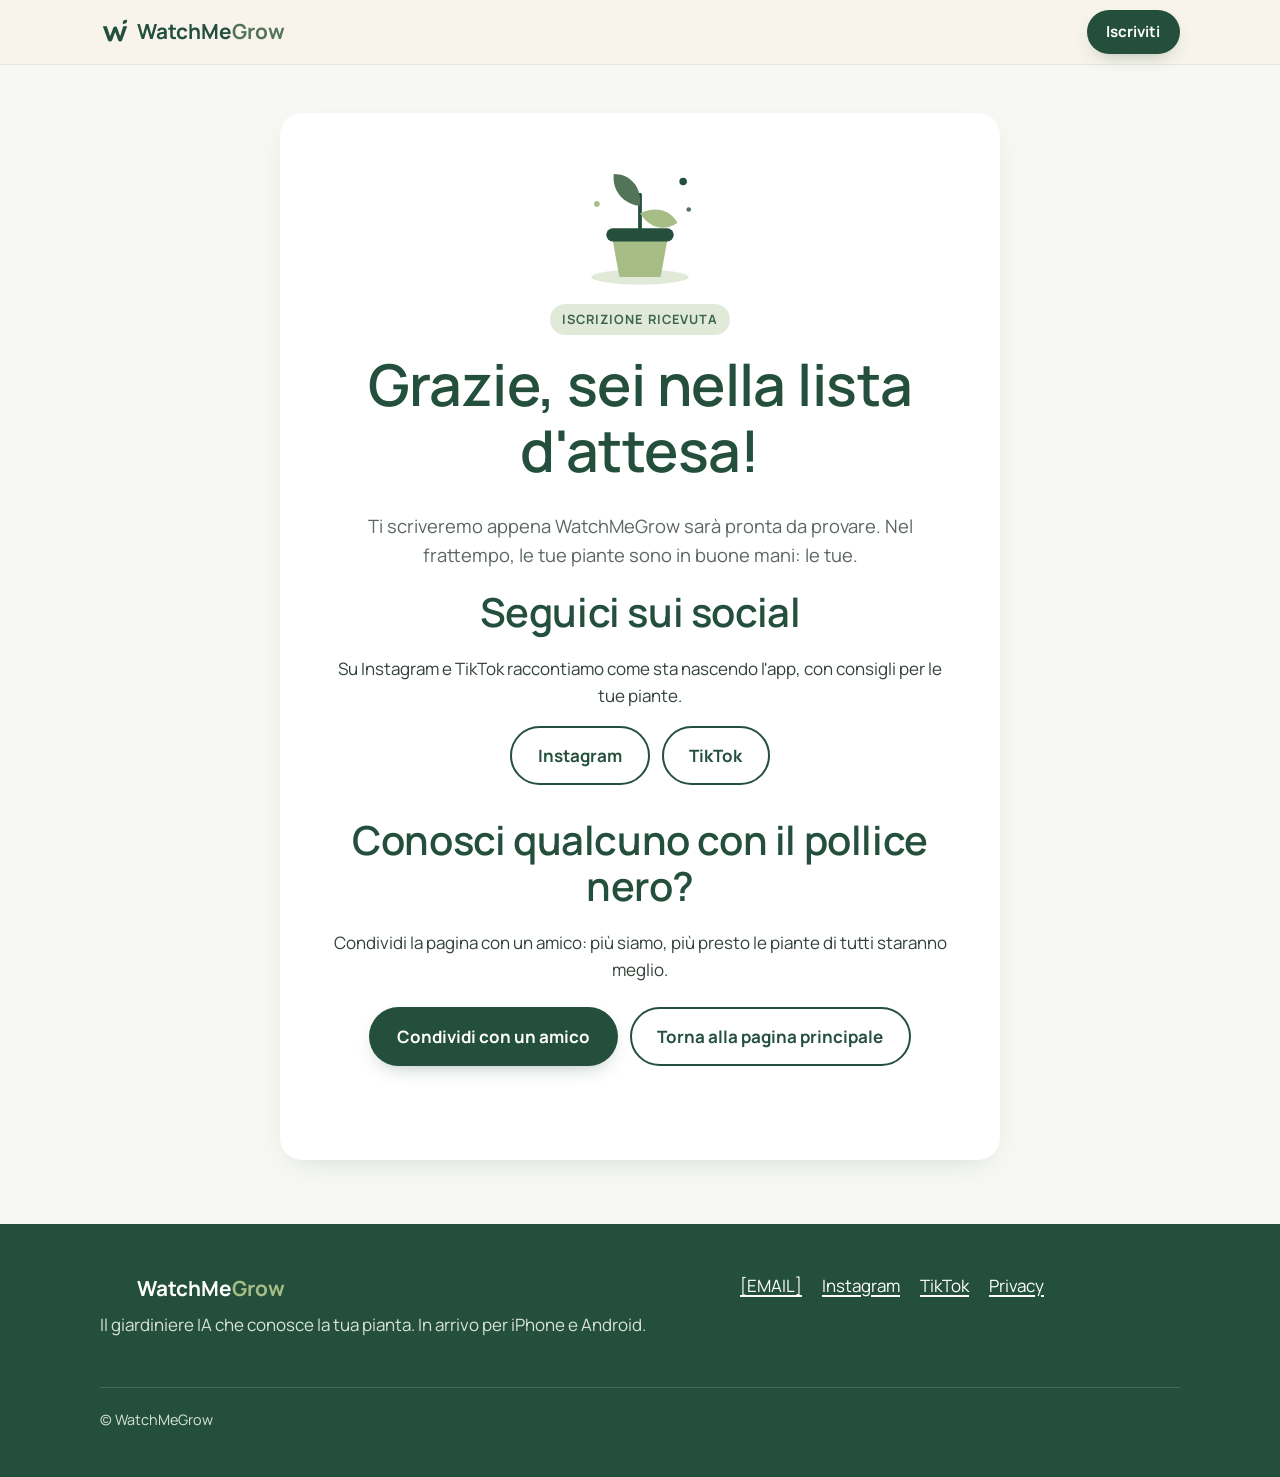
==== grazie.html @ 824985f3 "Add privacy policy page, Netlify configuration, and initial styles and scripts - Created a new priva" ====
<!doctype html>
<html lang="it">
<head>
  <meta charset="utf-8">
  <meta name="viewport" content="width=device-width, initial-scale=1">
  <title>Grazie per la tua iscrizione – WatchMeGrow</title>
  <meta name="description" content="Sei nella lista d'attesa di WatchMeGrow, il giardiniere IA per le tue piante.">
  <meta name="robots" content="noindex, follow">
  <link rel="canonical" href="https://watchmegrow-website.netlify.app/grazie">
  <meta name="theme-color" content="#f7f8f4">
  <meta property="og:type" content="website">
  <meta property="og:locale" content="it_IT">
  <meta property="og:site_name" content="WatchMeGrow">
  <meta property="og:title" content="Grazie per la tua iscrizione – WatchMeGrow">
  <meta property="og:description" content="Sei nella lista d'attesa di WatchMeGrow, il giardiniere IA per le tue piante.">
  <meta property="og:url" content="https://watchmegrow-website.netlify.app/grazie">

  <link rel="icon" href="/favicon.svg" type="image/svg+xml">

  <link rel="preconnect" href="https://fonts.googleapis.com">
  <link rel="preconnect" href="https://fonts.gstatic.com" crossorigin>
  <link href="https://fonts.googleapis.com/css2?family=Manrope:wght@400;500;600;700;800&display=swap" rel="stylesheet">
  <link rel="stylesheet" href="/styles.css">

  <!-- Analisi rispettosa della privacy: inserisci qui lo script di Plausible o Umami (nessun cookie di profilazione).
  Esempio Plausible: <script defer data-domain="TUO-DOMINIO" src="https://plausible.io/js/script.js"></script>
  -->
</head>
<body>
  <a class="skip-link" href="#contenuto">Vai al contenuto</a>

  <header class="site-header">
    <div class="wrap">
      <a class="logo" href="/" aria-label="WatchMeGrow, torna all'inizio">
        <img src="/brand/symbol.svg" alt="" width="30" height="30">
        <span>WatchMe<em>Grow</em></span>
      </a>
      <a class="btn btn-small" href="/#lista-attesa">Iscriviti</a>
    </div>
  </header>

  <main id="contenuto" class="page">
    <div class="wrap">
      <div class="card thanks">
        <svg class="thanks-art" viewBox="0 0 160 140" role="img" aria-label="Illustrazione di una piantina in vaso che spunta felice">
          <ellipse cx="80" cy="128" rx="52" ry="8" fill="#e1ead9"/>
          <path d="M50 84h60l-8 44H58z" fill="#a6be85"/>
          <rect x="44" y="76" width="72" height="14" rx="7" fill="#244f3d"/>
          <path d="M80 78V40" stroke="#244f3d" stroke-width="4" stroke-linecap="round"/>
          <path d="M80 52C62 50 50 36 52 18c18 0 30 14 28 34z" fill="#54745a"/>
          <path d="M80 60c16-8 32-4 40 10-14 10-30 6-40-10z" fill="#a6be85"/>
          <circle cx="126" cy="26" r="4" fill="#244f3d"/>
          <circle cx="34" cy="50" r="3" fill="#a6be85"/>
          <circle cx="132" cy="56" r="2.5" fill="#54745a"/>
        </svg>
        <span class="eyebrow">Iscrizione ricevuta</span>
        <h1>Grazie, sei nella lista d'attesa!</h1>
        <p class="lead">Ti scriveremo appena WatchMeGrow sarà pronta da provare. Nel frattempo, le tue piante sono in buone mani: le tue.</p>

        <h2>Seguici sui social</h2>
        <p>Su Instagram e TikTok raccontiamo come sta nascendo l'app, con consigli per le tue piante.</p>
        <div class="socials">
          <a class="btn btn-ghost" href="[INSTAGRAM]" rel="noopener">Instagram</a>
          <a class="btn btn-ghost" href="[TIKTOK]" rel="noopener">TikTok</a>
        </div>

        <h2 style="margin-top:2rem">Conosci qualcuno con il pollice nero?</h2>
        <p>Condividi la pagina con un amico: più siamo, più presto le piante di tutti staranno meglio.</p>
        <div class="actions">
          <button class="btn" type="button" id="condividi" data-share-url="https://watchmegrow-website.netlify.app/" data-share-title="WatchMeGrow" data-share-text="Ho trovato WatchMeGrow, un giardiniere IA per le piante di casa. Iscriviti anche tu alla lista d'attesa!">Condividi con un amico</button>
          <a class="btn btn-ghost" href="/">Torna alla pagina principale</a>
        </div>
        <p class="share-status" id="share-status" role="status" aria-live="polite"></p>
      </div>
    </div>
  </main>

  <footer class="site-footer">
    <div class="wrap">
      <div class="footer-grid">
        <div>
          <a class="logo" href="/" aria-label="WatchMeGrow, torna all'inizio">
            <img src="/brand/symbol.svg" alt="" width="30" height="30">
            <span>WatchMe<em>Grow</em></span>
          </a>
          <p>Il giardiniere IA che conosce la tua pianta. In arrivo per iPhone e Android.</p>
        </div>
        <ul class="footer-links">
          <li><a href="mailto:[EMAIL]">[EMAIL]</a></li>
          <li><a href="[INSTAGRAM]" rel="noopener">Instagram</a></li>
          <li><a href="[TIKTOK]" rel="noopener">TikTok</a></li>
          <li><a href="/privacy">Privacy</a></li>
        </ul>
      </div>
      <p class="footer-bottom">© WatchMeGrow</p>
    </div>
  </footer>
  <script src="/script.js" defer></script>
</body>
</html>
---- styles.css ----
/* WatchMeGrow — stile mobile-first */
:root {
  --sage: #a6be85;
  --sage-light: #e1ead9;
  --sage-soft: #edf2e9;
  --cream: #f7f8f4;
  --white: #fff;
  --forest: #244f3d;
  --forest-2: #3c654f;
  --text: #334239;
  --muted: #5b675f;
  --accent: #244f3d;
  --accent-dark: #193c2d;
  --accent-soft: #edf2e9;
  --radius: 22px;
  --radius-sm: 14px;
  --shadow: 0 10px 30px -12px rgba(36, 79, 61, 0.18);
  --font-display: "Manrope", system-ui, sans-serif;
  --font-body: "Manrope", system-ui, sans-serif;
  --wrap: 1120px;
}

*, *::before, *::after { box-sizing: border-box; }

html { scroll-behavior: smooth; -webkit-text-size-adjust: 100%; }
@media (prefers-reduced-motion: reduce) {
  html { scroll-behavior: auto; }
  *, *::before, *::after { animation: none !important; transition: none !important; }
}

body {
  margin: 0;
  background: var(--cream);
  color: var(--text);
  font-family: var(--font-body);
  font-size: 1.0625rem;
  line-height: 1.6;
}

img, svg { max-width: 100%; display: block; }

h1, h2, h3 {
  font-family: var(--font-display);
  color: var(--forest);
  line-height: 1.15;
  font-weight: 600;
  letter-spacing: -0.01em;
  margin: 0 0 0.5em;
}
h1 { font-size: clamp(2.2rem, 8vw, 3.6rem); }
h2 { font-size: clamp(1.75rem, 5.5vw, 2.5rem); }
h3 { font-size: 1.25rem; }
p { margin: 0 0 1em; }

a { color: var(--forest); text-decoration-thickness: 1.5px; text-underline-offset: 3px; }
a:hover { color: var(--accent-dark); }

:focus-visible {
  outline: 3px solid var(--accent);
  outline-offset: 3px;
  border-radius: 6px;
}

.skip-link {
  position: absolute;
  left: 1rem;
  top: -100px;
  background: var(--forest);
  color: var(--white);
  padding: 0.6rem 1rem;
  border-radius: 10px;
  z-index: 100;
}
.skip-link:focus { top: 1rem; color: var(--white); }

.visually-hidden {
  position: absolute !important;
  width: 1px; height: 1px;
  padding: 0; margin: -1px;
  overflow: hidden; clip: rect(0 0 0 0);
  white-space: nowrap; border: 0;
}

.wrap { width: 100%; max-width: var(--wrap); margin: 0 auto; padding: 0 1.25rem; }

section { padding: 4rem 0; }
.section-head { max-width: 640px; margin-bottom: 2.25rem; }
.section-head.center { margin-left: auto; margin-right: auto; text-align: center; }
.eyebrow {
  display: inline-block;
  font-size: 0.8rem;
  font-weight: 700;
  letter-spacing: 0.08em;
  text-transform: uppercase;
  color: var(--forest-2);
  background: var(--sage-light);
  padding: 0.3rem 0.75rem;
  border-radius: 999px;
  margin-bottom: 1rem;
}
.lead { font-size: 1.15rem; color: var(--muted); }

/* ---------- Header ---------- */
.site-header {
  position: sticky;
  top: 0;
  z-index: 50;
  background: rgba(248, 244, 234, 0.92);
  backdrop-filter: blur(8px);
  -webkit-backdrop-filter: blur(8px);
  border-bottom: 1px solid rgba(31, 58, 43, 0.08);
}
.site-header .wrap {
  display: flex;
  align-items: center;
  justify-content: space-between;
  min-height: 64px;
  gap: 1rem;
}
.logo {
  display: inline-flex;
  align-items: center;
  gap: 0.45rem;
  font-family: var(--font-display);
  font-weight: 700;
  font-size: 1.3rem;
  color: var(--forest);
  text-decoration: none;
}
.logo img { width: 30px; height: 30px; }
.logo span em { font-style: normal; color: #54745a; }

/* ---------- Buttons ---------- */
.btn {
  display: inline-flex;
  align-items: center;
  justify-content: center;
  gap: 0.5rem;
  min-height: 52px;
  padding: 0.85rem 1.6rem;
  border-radius: 999px;
  border: 2px solid transparent;
  background: var(--accent);
  color: #fff;
  font: inherit;
  font-weight: 700;
  text-decoration: none;
  cursor: pointer;
  box-shadow: 0 8px 20px -10px rgba(36, 79, 61, 0.45);
  transition: background 0.2s, transform 0.2s;
}
.btn:hover { background: var(--accent-dark); color: #fff; transform: translateY(-1px); }
.btn-small { min-height: 42px; padding: 0.5rem 1.1rem; font-size: 0.95rem; }
.btn-ghost {
  background: transparent;
  color: var(--forest);
  border-color: var(--forest);
  box-shadow: none;
}
.btn-ghost:hover { background: var(--forest); color: var(--white); }
.btn-block { width: 100%; }

/* ---------- Hero ---------- */
.hero { padding: 2.5rem 0 3.5rem; overflow: hidden; }
.hero .wrap { display: grid; gap: 2.5rem; align-items: center; }
.hero-copy .lead { font-size: 1.2rem; max-width: 34ch; }
.hero-note { font-size: 0.95rem; color: var(--muted); margin-top: 1rem; }
.hero-visual { position: relative; display: flex; justify-content: center; }
.hero-blob {
  position: absolute;
  width: 115%;
  max-width: 460px;
  aspect-ratio: 1;
  background: radial-gradient(circle at 40% 40%, var(--sage-light), transparent 68%);
  border-radius: 50%;
  top: 50%; left: 50%;
  transform: translate(-50%, -50%);
}

/* Smartphone disegnato in CSS */
.phone {
  position: relative;
  width: 270px;
  border-radius: 42px;
  background: var(--forest);
  padding: 12px;
  box-shadow: 0 30px 60px -25px rgba(31, 58, 43, 0.55);
}
.phone::before {
  content: "";
  position: absolute;
  top: 20px; left: 50%;
  width: 84px; height: 22px;
  transform: translateX(-50%);
  background: var(--forest);
  border-radius: 999px;
  z-index: 2;
}
.phone-screen {
  background: var(--white);
  border-radius: 32px;
  padding: 48px 14px 18px;
  font-size: 0.8rem;
  line-height: 1.4;
  color: var(--text);
}
.app-top { display: flex; justify-content: space-between; align-items: center; margin-bottom: 10px; }
.app-top strong { font-family: var(--font-display); font-size: 1rem; color: var(--forest); }
.app-chip {
  font-size: 0.68rem;
  background: var(--sage-light);
  color: var(--forest);
  padding: 2px 8px;
  border-radius: 999px;
  font-weight: 600;
}
.plant-card {
  background: var(--sage-soft);
  border-radius: 18px;
  padding: 10px;
  display: flex;
  gap: 10px;
  align-items: center;
  margin-bottom: 10px;
}
.plant-card svg { width: 62px; height: 62px; flex-shrink: 0; }
.plant-card b { display: block; color: var(--forest); font-size: 0.9rem; }
.plant-card small { color: var(--muted); font-size: 0.72rem; }
.task {
  display: flex;
  align-items: center;
  gap: 8px;
  background: #fff;
  border: 1px solid #e6e1d4;
  border-radius: 12px;
  padding: 7px 9px;
  margin-bottom: 6px;
  font-size: 0.74rem;
}
.task i {
  width: 22px; height: 22px;
  border-radius: 8px;
  display: grid; place-items: center;
  font-style: normal;
  background: var(--sage-light);
  flex-shrink: 0;
}
.task i.soft { background: var(--accent-soft); }
.chat { margin-top: 10px; display: grid; gap: 6px; }
.bubble {
  padding: 7px 10px;
  border-radius: 14px;
  font-size: 0.74rem;
  max-width: 88%;
}
.bubble.ai { background: var(--forest); color: var(--white); border-bottom-left-radius: 4px; }
.bubble.me { background: var(--accent-soft); color: var(--forest); justify-self: end; border-bottom-right-radius: 4px; }

/* ---------- Problema ---------- */
.problem { background: var(--white); }
.problem .wrap { display: grid; gap: 2rem; align-items: center; }
.problem blockquote {
  margin: 0;
  font-family: var(--font-display);
  font-size: 1.5rem;
  color: var(--forest);
  background: var(--sage-soft);
  border-radius: var(--radius);
  padding: 1.75rem;
  position: relative;
}
.problem blockquote s { text-decoration-color: var(--accent); text-decoration-thickness: 3px; }
.problem blockquote p:last-child { margin: 0; font-family: var(--font-body); font-size: 1rem; color: var(--muted); }

/* ---------- Come funziona ---------- */
.steps { list-style: none; padding: 0; margin: 0; display: grid; gap: 1.25rem; counter-reset: step; }
.step {
  background: var(--white);
  border-radius: var(--radius);
  padding: 1.75rem;
  box-shadow: var(--shadow);
  position: relative;
  counter-increment: step;
}
.step::before {
  content: counter(step);
  position: absolute;
  top: 1.25rem; right: 1.5rem;
  font-family: var(--font-display);
  font-size: 2.6rem;
  color: var(--sage-light);
  font-weight: 700;
  line-height: 1;
}
.icon {
  width: 56px; height: 56px;
  border-radius: 18px;
  background: var(--sage-light);
  display: grid;
  place-items: center;
  margin-bottom: 1rem;
  color: var(--forest);
}
.icon svg { width: 28px; height: 28px; }
.icon.soft { background: var(--accent-soft); color: var(--accent-dark); }
.step p, .feature p { color: var(--muted); margin: 0; }

/* ---------- Con / senza sensore ---------- */
.sensor { background: var(--white); }
.compare { display: grid; gap: 1.25rem; }
.compare-col {
  border-radius: var(--radius);
  padding: 1.75rem;
  background: var(--cream);
  border: 2px solid var(--sage-light);
}
.compare-col.with { background: var(--forest); border-color: var(--forest); color: #e8efe4; }
.compare-col.with h3 { color: var(--white); }
.compare-col .tag {
  display: inline-block;
  font-size: 0.8rem;
  font-weight: 700;
  padding: 0.25rem 0.7rem;
  border-radius: 999px;
  background: var(--sage-light);
  color: var(--forest);
  margin-bottom: 0.75rem;
}
.compare-col.with .tag { background: var(--accent-soft); color: var(--accent-dark); }
.checklist { list-style: none; padding: 0; margin: 1rem 0 0; display: grid; gap: 0.65rem; }
.checklist li { padding-left: 1.9rem; position: relative; }
.checklist li::before {
  content: "";
  position: absolute;
  left: 0; top: 0.2em;
  width: 1.25rem; height: 1.25rem;
  border-radius: 50%;
  background: var(--sage) url("data:image/svg+xml,%3Csvg xmlns='http://www.w3.org/2000/svg' viewBox='0 0 20 20'%3E%3Cpath d='M5 10.5l3 3 7-7' fill='none' stroke='%23fff' stroke-width='2.5' stroke-linecap='round' stroke-linejoin='round'/%3E%3C/svg%3E") center/80% no-repeat;
}
.compare-col.with .checklist li::before { background-color: var(--accent); }
/* ---------- Funzionalità ---------- */
.features { display: grid; gap: 1rem; }
.feature {
  background: var(--white);
  border-radius: var(--radius);
  padding: 1.5rem;
  border: 1px solid rgba(36, 79, 61, 0.07);
}
.feature h3 { margin-bottom: 0.35rem; }

/* ---------- Piani ---------- */
.pricing { background: var(--sage-soft); }
.pricing-table-wrap {
  overflow-x: auto;
  background: var(--white);
  border-radius: var(--radius);
  box-shadow: var(--shadow);
  -webkit-overflow-scrolling: touch;
}
.pricing-table {
  width: 100%;
  min-width: 760px;
  border-collapse: collapse;
  text-align: left;
}
.pricing-table th,
.pricing-table td {
  padding: 1rem 1.25rem;
  border-bottom: 1px solid #e6eae2;
  vertical-align: top;
}
.pricing-table thead th {
  background: var(--forest);
  color: var(--white);
  font-size: 1.05rem;
}
.pricing-table thead th:first-child { border-top-left-radius: var(--radius); }
.pricing-table thead th:last-child { border-top-right-radius: var(--radius); }
.pricing-table thead span {
  display: block;
  margin-top: 0.25rem;
  color: #e1ead9;
  font-size: 0.85rem;
  font-weight: 500;
}
.pricing-table tbody th {
  width: 20%;
  color: var(--forest);
  font-weight: 700;
}
.pricing-table tbody td { width: 40%; }
.pricing-table tbody tr:nth-child(even) { background: #f7f8f4; }
.pricing-table tbody tr:last-child th,
.pricing-table tbody tr:last-child td { border-bottom: 0; }
.pricing-table tbody tr:last-child th { border-bottom-left-radius: var(--radius); }
.pricing-table tbody tr:last-child td:last-child { border-bottom-right-radius: var(--radius); }
.pricing-note { text-align: center; color: var(--muted); font-size: 0.95rem; margin-top: 1.5rem; }

/* ---------- Modulo ---------- */
.signup .wrap { max-width: 760px; }
.form-card {
  background: var(--white);
  border-radius: var(--radius);
  padding: 1.75rem 1.25rem;
  box-shadow: var(--shadow);
}
.field { margin-bottom: 1.35rem; }
.field > label, fieldset legend {
  display: block;
  font-weight: 700;
  color: var(--forest);
  margin-bottom: 0.4rem;
}
.field .hint { font-weight: 400; color: var(--muted); font-size: 0.9rem; }
input[type="email"], input[type="text"] {
  width: 100%;
  min-height: 52px;
  padding: 0.75rem 1rem;
  font: inherit;
  color: var(--text);
  background: var(--cream);
  border: 2px solid #cfd8c9;
  border-radius: var(--radius-sm);
}
input[type="email"]:focus, input[type="text"]:focus { border-color: var(--forest-2); outline: none; box-shadow: 0 0 0 3px rgba(139, 168, 136, 0.45); }
fieldset { border: 0; padding: 0; margin: 0 0 1.35rem; min-width: 0; }
.choices { display: flex; flex-wrap: wrap; gap: 0.5rem; }
.choice { position: relative; }
.choice input { position: absolute; opacity: 0; width: 1px; height: 1px; }
.choice label {
  display: inline-flex;
  align-items: center;
  min-height: 46px;
  padding: 0.55rem 1.1rem;
  border-radius: 999px;
  border: 2px solid #cfd8c9;
  background: var(--cream);
  cursor: pointer;
  font-weight: 600;
  color: var(--forest);
  transition: background 0.15s, border-color 0.15s;
}
.choice input:checked + label { background: var(--forest); border-color: var(--forest); color: var(--white); }
.choice input:focus-visible + label { outline: 3px solid var(--accent); outline-offset: 2px; }
.consent {
  display: flex;
  gap: 0.75rem;
  align-items: flex-start;
  background: var(--sage-soft);
  border-radius: var(--radius-sm);
  padding: 1rem;
  margin-bottom: 1.5rem;
  font-size: 0.97rem;
}
.consent input { width: 22px; height: 22px; margin-top: 2px; flex-shrink: 0; accent-color: var(--forest); }
.form-small { font-size: 0.88rem; color: var(--muted); margin: 1rem 0 0; text-align: center; }
.hidden-field { display: none; }

/* ---------- FAQ ---------- */
.faq .wrap { max-width: 780px; }
.faq details {
  background: var(--white);
  border-radius: var(--radius-sm);
  margin-bottom: 0.75rem;
  border: 1px solid rgba(31, 58, 43, 0.08);
}
.faq summary {
  list-style: none;
  cursor: pointer;
  padding: 1.15rem 3.25rem 1.15rem 1.25rem;
  font-weight: 700;
  color: var(--forest);
  position: relative;
  border-radius: var(--radius-sm);
}
.faq summary::-webkit-details-marker { display: none; }
.faq summary::after {
  content: "+";
  position: absolute;
  right: 1.1rem; top: 50%;
  transform: translateY(-50%);
  width: 30px; height: 30px;
  border-radius: 50%;
  background: var(--sage-light);
  display: grid; place-items: center;
  font-size: 1.3rem;
  line-height: 1;
}
.faq details[open] summary::after { content: "−"; background: var(--accent-soft); color: var(--accent-dark); }
.faq details > div { padding: 0 1.25rem 1.15rem; color: var(--muted); }
.faq details > div p:last-child { margin: 0; }

/* ---------- Footer ---------- */
.site-footer { background: var(--forest); color: #d9e3d4; padding: 3rem 0 2rem; }
.site-footer a { color: var(--white); }
.site-footer a:hover { color: var(--accent-soft); }
.site-footer .logo { color: var(--white); }
.site-footer .logo span em { color: #a6be85; }
.footer-grid { display: grid; gap: 1.5rem; }
.footer-links { list-style: none; padding: 0; margin: 0; display: flex; flex-wrap: wrap; gap: 0.5rem 1.25rem; }
.footer-bottom { border-top: 1px solid rgba(255, 255, 255, 0.15); margin-top: 2rem; padding-top: 1.25rem; font-size: 0.9rem; }

/* ---------- Pagine semplici (grazie, privacy) ---------- */
.page { padding: 3rem 0 4rem; }
.page .wrap { max-width: 760px; }
.card {
  background: var(--white);
  border-radius: var(--radius);
  padding: 2rem 1.5rem;
  box-shadow: var(--shadow);
}
.thanks { text-align: center; }
.thanks svg.thanks-art { width: 150px; margin: 0 auto 1rem; }
.thanks .actions { display: flex; flex-direction: column; gap: 0.75rem; align-items: center; margin-top: 1.5rem; }
.socials { display: flex; gap: 0.75rem; justify-content: center; flex-wrap: wrap; margin-top: 0.5rem; }
.share-status { min-height: 1.5em; color: var(--forest-2); font-weight: 600; margin-top: 0.5rem; }
.notice {
  background: var(--accent-soft);
  color: var(--accent-dark);
  border: 2px dashed var(--accent);
  border-radius: var(--radius-sm);
  padding: 1rem 1.25rem;
  font-weight: 700;
  margin-bottom: 2rem;
}
.prose h2 { font-size: 1.4rem; margin-top: 2rem; }
.prose ul { padding-left: 1.25rem; }
.prose li { margin-bottom: 0.4rem; }

/* ---------- Tablet e desktop ---------- */
@media (min-width: 640px) {
  .steps, .features { grid-template-columns: repeat(2, 1fr); }
  .compare { grid-template-columns: repeat(2, 1fr); }
  .form-card { padding: 2.5rem; }
  .footer-grid { grid-template-columns: 1.4fr 1fr; align-items: start; }
  .thanks .actions { flex-direction: row; justify-content: center; }
  .card { padding: 2.75rem; }
}
@media (min-width: 900px) {
  section { padding: 6rem 0; }
  .hero { padding: 4rem 0 5rem; }
  .hero .wrap { grid-template-columns: 1.1fr 0.9fr; gap: 3rem; }
  .problem .wrap { grid-template-columns: 1fr 1fr; gap: 4rem; }
  .steps { grid-template-columns: repeat(3, 1fr); }
  .features { grid-template-columns: repeat(3, 1fr); gap: 1.25rem; }
  .phone { width: 300px; }
}
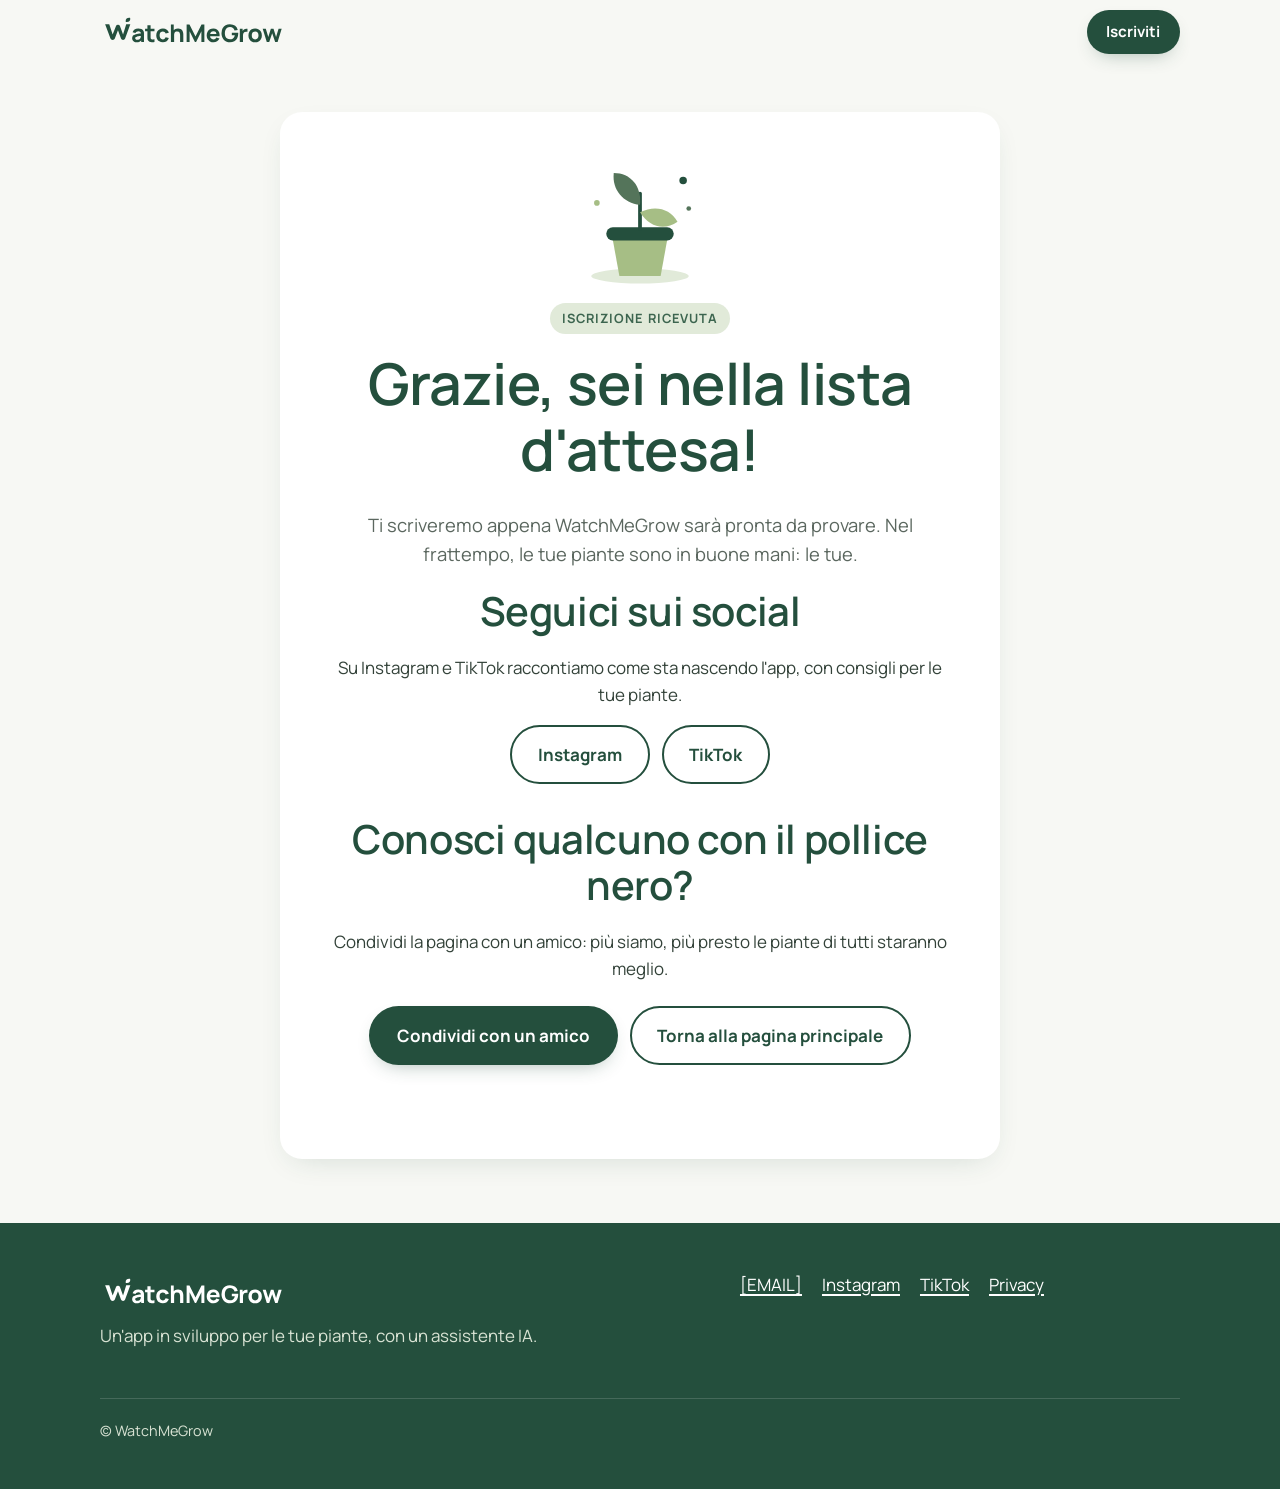
==== commit 3062ec03: "edit testi" ====
--- a/grazie.html
+++ b/grazie.html
@@ -4,7 +4,7 @@
   <meta charset="utf-8">
   <meta name="viewport" content="width=device-width, initial-scale=1">
   <title>Grazie per la tua iscrizione – WatchMeGrow</title>
-  <meta name="description" content="Sei nella lista d'attesa di WatchMeGrow, il giardiniere IA per le tue piante.">
+  <meta name="description" content="Sei nella lista d'attesa di WatchMeGrow, l'app in sviluppo per le tue piante.">
   <meta name="robots" content="noindex, follow">
   <link rel="canonical" href="https://watchmegrow-website.netlify.app/grazie">
   <meta name="theme-color" content="#f7f8f4">
@@ -12,14 +12,12 @@
   <meta property="og:locale" content="it_IT">
   <meta property="og:site_name" content="WatchMeGrow">
   <meta property="og:title" content="Grazie per la tua iscrizione – WatchMeGrow">
-  <meta property="og:description" content="Sei nella lista d'attesa di WatchMeGrow, il giardiniere IA per le tue piante.">
+  <meta property="og:description" content="Sei nella lista d'attesa di WatchMeGrow, l'app in sviluppo per le tue piante.">
   <meta property="og:url" content="https://watchmegrow-website.netlify.app/grazie">
 
   <link rel="icon" href="/favicon.svg" type="image/svg+xml">
 
-  <link rel="preconnect" href="https://fonts.googleapis.com">
-  <link rel="preconnect" href="https://fonts.gstatic.com" crossorigin>
-  <link href="https://fonts.googleapis.com/css2?family=Manrope:wght@400;500;600;700;800&display=swap" rel="stylesheet">
+  <link rel="preload" href="/fonts/Manrope.ttf" as="font" type="font/ttf" crossorigin>
   <link rel="stylesheet" href="/styles.css">
 
   <!-- Analisi rispettosa della privacy: inserisci qui lo script di Plausible o Umami (nessun cookie di profilazione).
@@ -32,8 +30,7 @@
   <header class="site-header">
     <div class="wrap">
       <a class="logo" href="/" aria-label="WatchMeGrow, torna all'inizio">
-        <img src="/brand/symbol.svg" alt="" width="30" height="30">
-        <span>WatchMe<em>Grow</em></span>
+        <img src="/brand/wordmark.svg" alt="WatchMeGrow" width="184" height="44">
       </a>
       <a class="btn btn-small" href="/#lista-attesa">Iscriviti</a>
     </div>
@@ -67,7 +64,7 @@
         <h2 style="margin-top:2rem">Conosci qualcuno con il pollice nero?</h2>
         <p>Condividi la pagina con un amico: più siamo, più presto le piante di tutti staranno meglio.</p>
         <div class="actions">
-          <button class="btn" type="button" id="condividi" data-share-url="https://watchmegrow-website.netlify.app/" data-share-title="WatchMeGrow" data-share-text="Ho trovato WatchMeGrow, un giardiniere IA per le piante di casa. Iscriviti anche tu alla lista d'attesa!">Condividi con un amico</button>
+          <button class="btn" type="button" id="condividi" data-share-url="https://watchmegrow-website.netlify.app/" data-share-title="WatchMeGrow" data-share-text="WatchMeGrow ? un'app in sviluppo per organizzare le piante e chiedere consigli a un assistente IA. Qui puoi iscriverti alla lista d'attesa.">Condividi con un amico</button>
           <a class="btn btn-ghost" href="/">Torna alla pagina principale</a>
         </div>
         <p class="share-status" id="share-status" role="status" aria-live="polite"></p>
@@ -80,10 +77,9 @@
       <div class="footer-grid">
         <div>
           <a class="logo" href="/" aria-label="WatchMeGrow, torna all'inizio">
-            <img src="/brand/symbol.svg" alt="" width="30" height="30">
-            <span>WatchMe<em>Grow</em></span>
+            <img src="/brand/wordmark-white.svg" alt="WatchMeGrow" width="184" height="44">
           </a>
-          <p>Il giardiniere IA che conosce la tua pianta. In arrivo per iPhone e Android.</p>
+          <p>Un'app in sviluppo per le tue piante, con un assistente IA.</p>
         </div>
         <ul class="footer-links">
           <li><a href="mailto:[EMAIL]">[EMAIL]</a></li>
--- a/styles.css
+++ b/styles.css
@@ -1,4 +1,12 @@
 /* WatchMeGrow — stile mobile-first */
+@font-face {
+  font-family: "Manrope";
+  src: url("/fonts/Manrope.ttf") format("truetype");
+  font-style: normal;
+  font-weight: 200 800;
+  font-display: swap;
+}
+
 :root {
   --sage: #a6be85;
   --sage-light: #e1ead9;
@@ -105,10 +113,7 @@
   position: sticky;
   top: 0;
   z-index: 50;
-  background: rgba(248, 244, 234, 0.92);
-  backdrop-filter: blur(8px);
-  -webkit-backdrop-filter: blur(8px);
-  border-bottom: 1px solid rgba(31, 58, 43, 0.08);
+  background: var(--cream);
 }
 .site-header .wrap {
   display: flex;
@@ -127,8 +132,7 @@
   color: var(--forest);
   text-decoration: none;
 }
-.logo img { width: 30px; height: 30px; }
-.logo span em { font-style: normal; color: #54745a; }
+.logo img { width: 184px; height: 44px; object-fit: contain; }
 
 /* ---------- Buttons ---------- */
 .btn {
@@ -161,20 +165,202 @@
 .btn-block { width: 100%; }
 
 /* ---------- Hero ---------- */
-.hero { padding: 2.5rem 0 3.5rem; overflow: hidden; }
-.hero .wrap { display: grid; gap: 2.5rem; align-items: center; }
-.hero-copy .lead { font-size: 1.2rem; max-width: 34ch; }
-.hero-note { font-size: 0.95rem; color: var(--muted); margin-top: 1rem; }
-.hero-visual { position: relative; display: flex; justify-content: center; }
-.hero-blob {
-  position: absolute;
-  width: 115%;
-  max-width: 460px;
-  aspect-ratio: 1;
+/* Base (senza JS o con movimento ridotto): sequenza statica nello stato finale.
+   Con JS la classe .hero--scrub trasforma l'hero in una scena a scorrimento. */
+.hero { padding: 0; }
+.hero-stage { position: relative; overflow: hidden; padding: 2.5rem 0 1rem; }
+.hero-bg { display: none; }
+.hero-copy { text-align: center; padding: 0 1.25rem 2rem; }
+.hero-copy .lead { font-size: 1.2rem; max-width: 34ch; margin-inline: auto; }
+.hero-note { font-size: 0.95rem; color: var(--muted); margin-top: 1rem; margin-bottom: 0; }
+.hero-show {
+  display: flex;
+  flex-wrap: wrap;
+  align-items: center;
+  justify-content: center;
+  gap: 2rem;
+  padding: 0 1.25rem;
+}
+.hero-figure { width: min(300px, 70vw); height: auto; aspect-ratio: 336 / 650; overflow: visible; }
+.phone-wrap { position: relative; }
+.balloons {
+  list-style: none;
+  margin: 0 auto;
+  padding: 2rem 1.25rem 3rem;
+  max-width: var(--wrap);
+  display: grid;
+  gap: 0.75rem;
+  grid-template-columns: repeat(auto-fit, minmax(230px, 1fr));
+}
+.balloon {
+  display: flex;
+  align-items: center;
+  gap: 0.7rem;
+  background: var(--white);
+  border: 1px solid var(--sage-light);
+  border-radius: 18px;
+  padding: 0.7rem 0.95rem;
+  font-size: 0.92rem;
+  line-height: 1.4;
+  color: var(--text);
+  box-shadow: var(--shadow);
+}
+.balloon b { color: var(--forest); }
+.b-ico {
+  flex-shrink: 0;
+  width: 34px; height: 34px;
+  display: grid; place-items: center;
+  border-radius: 12px;
+  background: var(--sage-light);
+  font-size: 1.1rem;
+}
+
+/* Scena a scorrimento: il box è alto più dello schermo, la scena resta fissa e le variabili
+   (--copy, --move, --show, --grow, --in, --out, --v) arrivano da hero.js in base allo scroll. */
+.hero--scrub { height: 520vh; height: 520svh; --hdr: 65px; --lift: 0px; }
+.hero--scrub .hero-stage {
+  position: sticky;
+  top: var(--hdr);
+  height: calc(100vh - var(--hdr));
+  height: calc(100svh - var(--hdr));
+  padding: 0;
+}
+.hero--scrub .hero-bg { display: block; position: absolute; inset: 0; pointer-events: none; }
+.blob {
+  position: absolute;
+  border-radius: 50%;
   background: radial-gradient(circle at 40% 40%, var(--sage-light), transparent 68%);
-  border-radius: 50%;
-  top: 50%; left: 50%;
-  transform: translate(-50%, -50%);
+  transform: translateY(calc(var(--p, 0) * var(--shift)));
+}
+.blob-a { width: 60vmax; height: 60vmax; left: -15vmax; top: 30%; }
+.blob-b { width: 45vmax; height: 45vmax; right: -12vmax; top: 55%; opacity: 0.8; }
+
+.hero--scrub .hero-copy {
+  position: absolute;
+  left: 0; right: 0; top: 0;
+  padding: clamp(1rem, 4vh, 2.5rem) 1.25rem 0;
+  display: flex;
+  flex-direction: column;
+  align-items: center;
+  opacity: calc(1 - var(--copy, 0));
+  transform: translateY(calc(var(--copy, 0) * -70px));
+}
+.hero--scrub .hero-copy h1 { font-size: clamp(1.9rem, min(7.5vw, 6.4vh), 3.6rem); max-width: 18ch; }
+.hero--scrub .hero-copy .lead { font-size: clamp(1rem, 2.4vh, 1.2rem); }
+@media (max-height: 700px) { .hero--scrub .hero-note { display: none; } }
+
+.hero--scrub .hero-show { position: absolute; inset: 0; display: block; padding: 0; pointer-events: none; }
+.hero--scrub .hero-figure {
+  position: absolute;
+  bottom: calc(3% + var(--move, 0) * (var(--fig-bottom, 0px) - 3%));
+  left: calc(50% - var(--move, 0) * 23%);
+  width: var(--fig-w, 40vmin);
+  transform: translateX(-50%) scale(calc(var(--s0, 1.2) - (var(--s0, 1.2) - 1) * var(--move, 0)));
+  transform-origin: 50% 100%;
+}
+.hero--scrub .stem { stroke-dasharray: 1 2; stroke-dashoffset: calc(1 - var(--grow, 0)); }
+.hero--scrub .leaf-in { transform: scale(var(--v, 0)); }
+
+.hero--scrub .phone-wrap {
+  position: absolute;
+  left: 73%;
+  top: calc(100% - var(--lift) - var(--gap, 12px) - var(--ph, 520px));
+  width: var(--pw, 270px);
+  height: var(--ph, 520px);
+  margin: 0 0 0 calc(var(--pw, 270px) / -2);
+  opacity: var(--show, 0);
+  transform: translateX(calc((1 - var(--show, 0)) * 70px));
+}
+.hero--scrub .phone {
+  position: absolute;
+  left: 0; top: 0;
+  transform: scale(var(--phone-s, 1));
+  transform-origin: 0 0;
+}
+
+/* Un solo fumetto con tutte le funzioni: le righe compaiono una dopo l'altra mentre scorri */
+.hero--scrub .balloons {
+  position: absolute;
+  left: 1rem; right: 1rem;
+  bottom: 0.75rem;
+  display: flex;
+  flex-direction: column;
+  padding: 0;
+  max-width: none;
+  pointer-events: none;
+}
+.hero--scrub .balloon { opacity: var(--in, 0); }
+
+@media (max-width: 899px) {
+  .hero--scrub .balloons {
+    gap: 0.4rem;
+    padding: 0.75rem 0.9rem;
+    background: var(--white);
+    border: 1px solid var(--sage-light);
+    border-radius: 20px;
+    box-shadow: var(--shadow);
+    opacity: var(--bubble, 0);
+    transform: translateY(calc((1 - var(--bubble, 0)) * 16px));
+  }
+  /* Codina che punta al telefono */
+  .hero--scrub .balloons::before {
+    content: "";
+    position: absolute;
+    left: 73%; top: -7px;
+    width: 12px; height: 12px;
+    margin-left: -6px;
+    background: var(--white);
+    border-left: 1px solid var(--sage-light);
+    border-top: 1px solid var(--sage-light);
+    transform: rotate(45deg);
+  }
+  .hero--scrub .balloon {
+    padding: 0;
+    background: none;
+    border: 0;
+    box-shadow: none;
+    border-radius: 0;
+    font-size: 0.8rem;
+    line-height: 1.3;
+    gap: 0.6rem;
+    transform: translateX(calc((1 - var(--in, 0)) * -10px));
+  }
+  .hero--scrub .b-ico { width: 26px; height: 26px; font-size: 0.9rem; border-radius: 9px; }
+}
+
+/* Tablet e desktop: i balloon si dispongono a destra del telefono */
+@media (min-width: 900px) {
+  .hero--scrub { --lift: 0px; }
+  .hero--scrub .hero-figure { left: calc(50% - var(--move, 0) * 22%); }
+  .hero--scrub .phone-wrap { left: 60%; top: 50%; margin-top: calc(var(--ph, 520px) / -2); }
+  .hero--scrub .balloons {
+    left: calc(60% + var(--pw, 300px) / 2 + 20px);
+    right: auto;
+    bottom: auto;
+    top: 50%;
+    width: 220px;
+    transform: translateY(-50%);
+    gap: 0.75rem;
+  }
+  .hero--scrub .balloon {
+    padding: 0.7rem 0.95rem;
+    font-size: 0.92rem;
+    line-height: 1.4;
+    gap: 0.7rem;
+    transform: translateY(calc((1 - var(--in, 0)) * 16px)) scale(calc(0.94 + 0.06 * var(--in, 0)));
+  }
+  .hero--scrub .b-ico { width: 34px; height: 34px; font-size: 1.1rem; border-radius: 12px; }
+  .hero--scrub .balloon::before {
+    content: "";
+    position: absolute;
+    left: -7px; top: 50%;
+    width: 12px; height: 12px;
+    margin-top: -6px;
+    background: var(--white);
+    border-left: 1px solid var(--sage-light);
+    border-bottom: 1px solid var(--sage-light);
+    transform: rotate(45deg);
+  }
 }
 
 /* Smartphone disegnato in CSS */
@@ -495,7 +681,6 @@
 .site-footer a { color: var(--white); }
 .site-footer a:hover { color: var(--accent-soft); }
 .site-footer .logo { color: var(--white); }
-.site-footer .logo span em { color: #a6be85; }
 .footer-grid { display: grid; gap: 1.5rem; }
 .footer-links { list-style: none; padding: 0; margin: 0; display: flex; flex-wrap: wrap; gap: 0.5rem 1.25rem; }
 .footer-bottom { border-top: 1px solid rgba(255, 255, 255, 0.15); margin-top: 2rem; padding-top: 1.25rem; font-size: 0.9rem; }
@@ -538,10 +723,59 @@
 }
 @media (min-width: 900px) {
   section { padding: 6rem 0; }
-  .hero { padding: 4rem 0 5rem; }
-  .hero .wrap { grid-template-columns: 1.1fr 0.9fr; gap: 3rem; }
   .problem .wrap { grid-template-columns: 1fr 1fr; gap: 4rem; }
   .steps { grid-template-columns: repeat(3, 1fr); }
   .features { grid-template-columns: repeat(3, 1fr); gap: 1.25rem; }
   .phone { width: 300px; }
 }
+
+/* ---------- Animazioni d'ingresso (reveal.js) ---------- */
+/* Lo stato nascosto esiste solo se reveal.js ha marcato l'elemento: senza JS tutto è visibile. */
+[data-reveal] {
+  --ease: cubic-bezier(0.2, 0.7, 0.2, 1);
+  opacity: 0;
+  transform: translateY(26px);
+  transition: opacity 0.7s var(--ease) var(--d, 0ms), transform 0.7s var(--ease) var(--d, 0ms);
+}
+[data-reveal="pop"] { transform: translateY(22px) scale(0.95); }
+[data-reveal="fade"] { transform: none; }
+[data-reveal].is-in { opacity: 1; transform: none; }
+
+/* Dopo l'ingresso i ritardi spariscono, così gli hover rispondono subito. */
+[data-reveal].is-done { transition: transform 0.25s ease, box-shadow 0.25s ease; }
+.step.is-done:hover, .feature.is-done:hover { transform: translateY(-4px); }
+.step.is-done:hover { box-shadow: 0 16px 34px -14px rgba(36, 79, 61, 0.28); }
+.feature.is-done:hover { box-shadow: var(--shadow); }
+
+@media (min-width: 900px) {
+  [data-reveal="left"] { transform: translateX(-36px); }
+  [data-reveal="right"] { transform: translateX(36px); }
+  [data-reveal].is-in { transform: none; }
+}
+
+/* Dettagli dentro i blocchi: icone che "sbocciano", spunte che compaiono una a una, riga barrata che si disegna. */
+@keyframes pop-in {
+  0% { transform: scale(0.5); opacity: 0; }
+  65% { transform: scale(1.12); opacity: 1; }
+  100% { transform: scale(1); opacity: 1; }
+}
+[data-reveal] .icon, [data-reveal] .checklist li::before { opacity: 0; }
+[data-reveal].is-in .icon { animation: pop-in 0.55s var(--ease) calc(var(--d, 0ms) + 0.25s) both; }
+[data-reveal].is-in .checklist li::before { animation: pop-in 0.45s var(--ease) calc(var(--d, 0ms) + 0.35s + var(--i, 0) * 70ms) both; }
+
+[data-reveal] .checklist li { opacity: 0; transform: translateX(-10px); transition: opacity 0.5s ease, transform 0.5s var(--ease); }
+[data-reveal].is-in .checklist li { opacity: 1; transform: none; transition-delay: calc(var(--d, 0ms) + 0.3s + var(--i, 0) * 70ms); }
+
+.problem blockquote[data-reveal] s {
+  text-decoration: none;
+  background: linear-gradient(var(--accent), var(--accent)) 0 56% / 0% 3px no-repeat;
+  transition: background-size 0.8s var(--ease) 0.6s;
+}
+.problem blockquote[data-reveal].is-in s { background-size: 100% 3px; }
+
+[data-reveal] .pricing-table tbody tr { opacity: 0; transform: translateY(10px); transition: opacity 0.5s ease, transform 0.5s var(--ease); }
+[data-reveal].is-in .pricing-table tbody tr { opacity: 1; transform: none; transition-delay: calc(0.2s + var(--i, 0) * 60ms); }
+
+/* FAQ: la risposta scende dolcemente all'apertura */
+@keyframes faq-open { from { opacity: 0; transform: translateY(-6px); } to { opacity: 1; transform: none; } }
+.faq details[open] > div { animation: faq-open 0.35s ease; }
